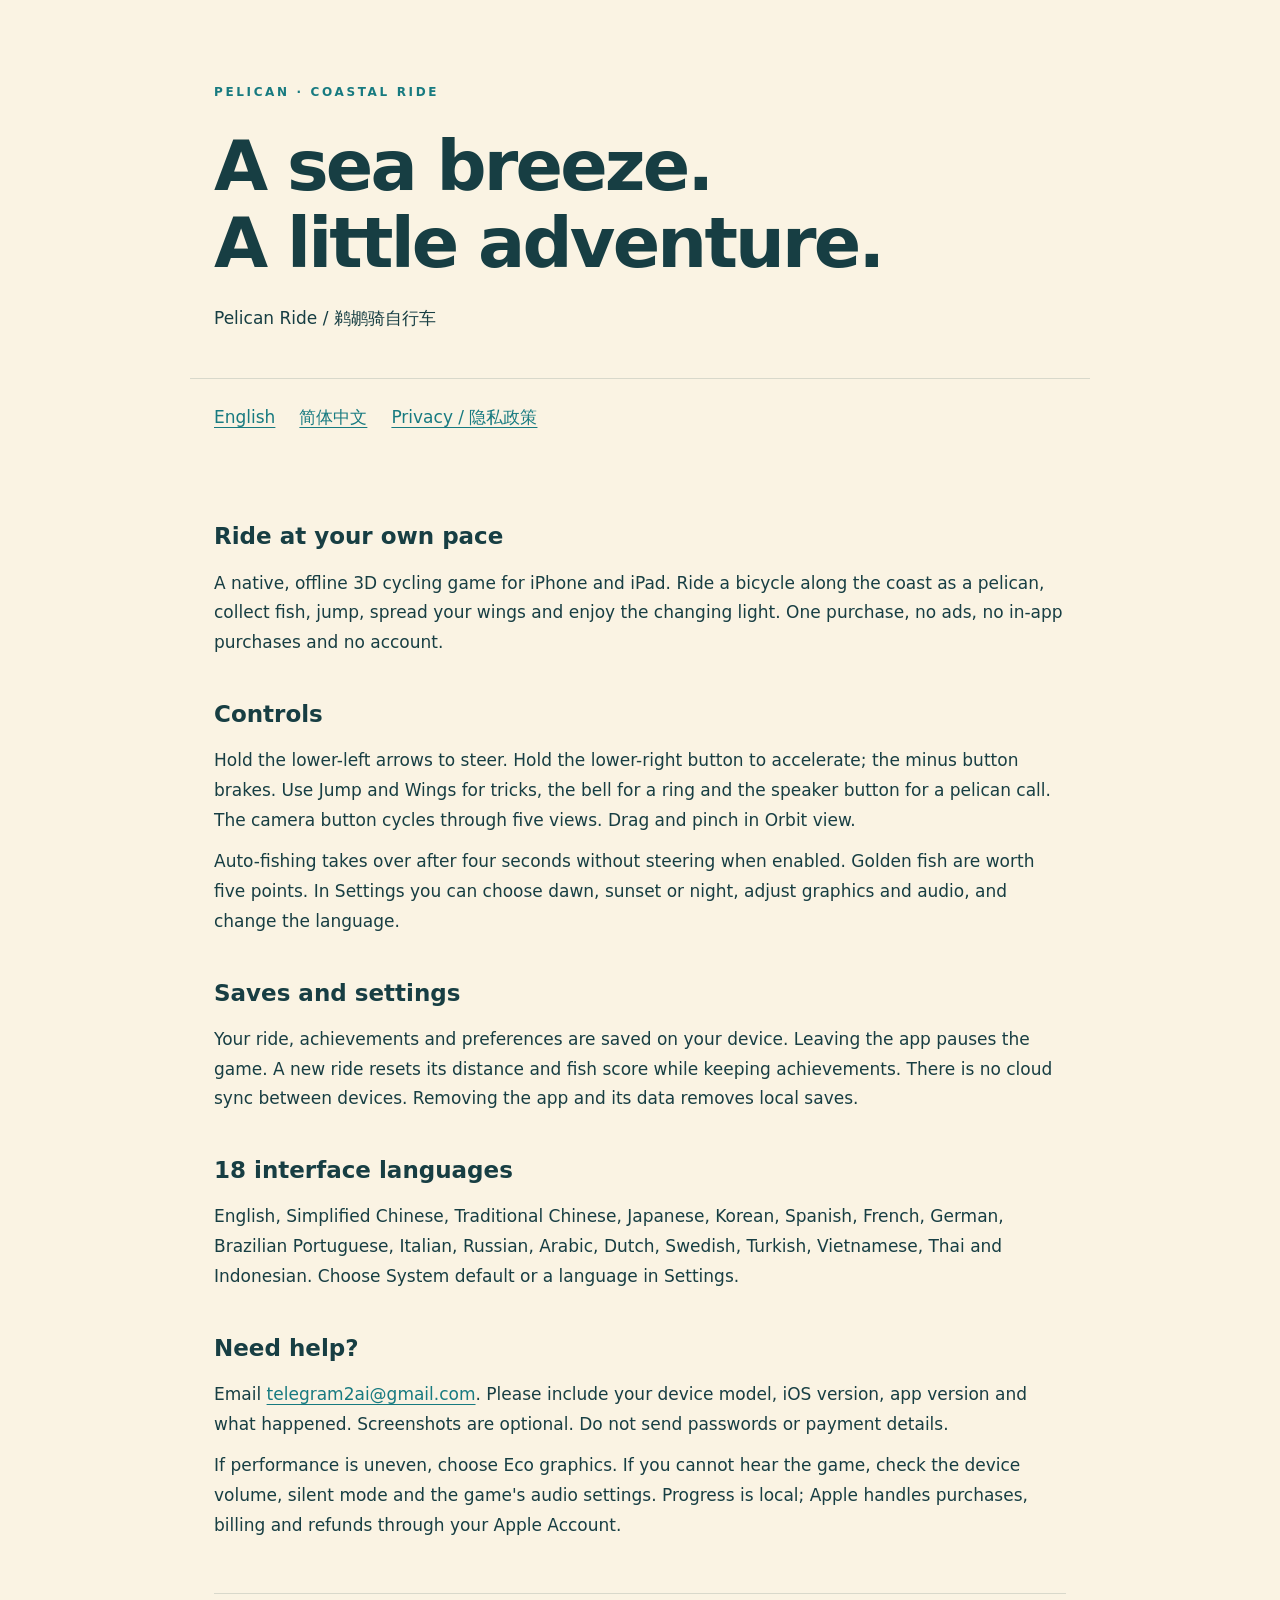
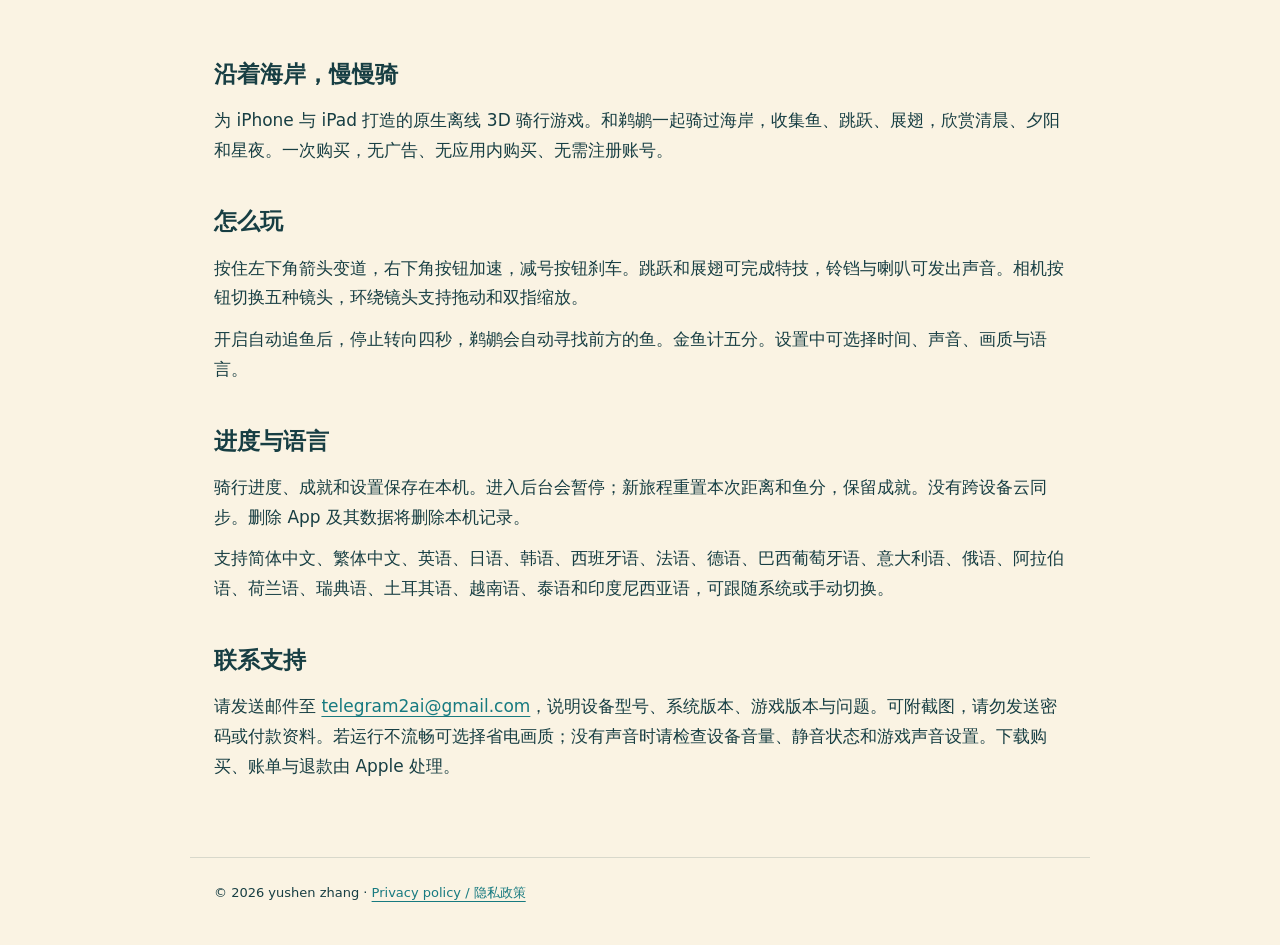
==== index.html @ 2ebab1a6 "Publish Pelican Ride support and privacy information" ====
<!doctype html>
<html lang="en"><head><meta charset="utf-8"><meta name="viewport" content="width=device-width,initial-scale=1"><title>Pelican Ride · Support / 鹈鹕骑自行车</title><link rel="stylesheet" href="style.css"></head><body>
<header><span class="eyebrow">PELICAN · COASTAL RIDE</span><h1>A sea breeze.<br>A little adventure.</h1><p>Pelican Ride / 鹈鹕骑自行车</p></header>
<nav><a href="#en">English</a><a href="#zh">简体中文</a><a href="privacy.html">Privacy / 隐私政策</a></nav>
<main><section id="en"><h2>Ride at your own pace</h2><p>A native, offline 3D cycling game for iPhone and iPad. Ride a bicycle along the coast as a pelican, collect fish, jump, spread your wings and enjoy the changing light. One purchase, no ads, no in-app purchases and no account.</p>
<h2>Controls</h2><p>Hold the lower-left arrows to steer. Hold the lower-right button to accelerate; the minus button brakes. Use Jump and Wings for tricks, the bell for a ring and the speaker button for a pelican call. The camera button cycles through five views. Drag and pinch in Orbit view.</p><p>Auto-fishing takes over after four seconds without steering when enabled. Golden fish are worth five points. In Settings you can choose dawn, sunset or night, adjust graphics and audio, and change the language.</p>
<h2>Saves and settings</h2><p>Your ride, achievements and preferences are saved on your device. Leaving the app pauses the game. A new ride resets its distance and fish score while keeping achievements. There is no cloud sync between devices. Removing the app and its data removes local saves.</p>
<h2>18 interface languages</h2><p>English, Simplified Chinese, Traditional Chinese, Japanese, Korean, Spanish, French, German, Brazilian Portuguese, Italian, Russian, Arabic, Dutch, Swedish, Turkish, Vietnamese, Thai and Indonesian. Choose System default or a language in Settings.</p>
<h2>Need help?</h2><p>Email <a href="mailto:telegram2ai@gmail.com?subject=Pelican%20Ride%20Support">telegram2ai@gmail.com</a>. Please include your device model, iOS version, app version and what happened. Screenshots are optional. Do not send passwords or payment details.</p><p>If performance is uneven, choose Eco graphics. If you cannot hear the game, check the device volume, silent mode and the game's audio settings. Progress is local; Apple handles purchases, billing and refunds through your Apple Account.</p></section>
<section id="zh" lang="zh-Hans"><h2>沿着海岸，慢慢骑</h2><p>为 iPhone 与 iPad 打造的原生离线 3D 骑行游戏。和鹈鹕一起骑过海岸，收集鱼、跳跃、展翅，欣赏清晨、夕阳和星夜。一次购买，无广告、无应用内购买、无需注册账号。</p><h2>怎么玩</h2><p>按住左下角箭头变道，右下角按钮加速，减号按钮刹车。跳跃和展翅可完成特技，铃铛与喇叭可发出声音。相机按钮切换五种镜头，环绕镜头支持拖动和双指缩放。</p><p>开启自动追鱼后，停止转向四秒，鹈鹕会自动寻找前方的鱼。金鱼计五分。设置中可选择时间、声音、画质与语言。</p><h2>进度与语言</h2><p>骑行进度、成就和设置保存在本机。进入后台会暂停；新旅程重置本次距离和鱼分，保留成就。没有跨设备云同步。删除 App 及其数据将删除本机记录。</p><p>支持简体中文、繁体中文、英语、日语、韩语、西班牙语、法语、德语、巴西葡萄牙语、意大利语、俄语、阿拉伯语、荷兰语、瑞典语、土耳其语、越南语、泰语和印度尼西亚语，可跟随系统或手动切换。</p><h2>联系支持</h2><p>请发送邮件至 <a href="mailto:telegram2ai@gmail.com?subject=Pelican%20Ride%20Support">telegram2ai@gmail.com</a>，说明设备型号、系统版本、游戏版本与问题。可附截图，请勿发送密码或付款资料。若运行不流畅可选择省电画质；没有声音时请检查设备音量、静音状态和游戏声音设置。下载购买、账单与退款由 Apple 处理。</p></section></main>
<footer>© 2026 yushen zhang · <a href="privacy.html">Privacy policy / 隐私政策</a></footer></body></html>
---- style.css ----
:root{color-scheme:light;--ink:#173e43;--sand:#faf3e3;--sea:#177a80}*{box-sizing:border-box}body{margin:0;background:var(--sand);color:var(--ink);font:17px/1.75 system-ui,-apple-system,sans-serif}header,nav,main,footer{max-width:900px;margin:auto;padding:24px}header{padding-top:76px;padding-bottom:32px;border-bottom:1px solid #173e4326}.eyebrow{font-size:12px;letter-spacing:.22em;color:var(--sea);font-weight:750}h1{font-size:clamp(36px,7vw,70px);line-height:1.1;letter-spacing:-.04em;margin:22px 0}h2{font-size:23px;margin:36px 0 12px}p{margin:12px 0}nav{display:flex;gap:24px;flex-wrap:wrap}a{color:var(--sea);text-underline-offset:4px}section{padding-bottom:40px}section+section{border-top:1px solid #173e4326;padding-top:24px}footer{font-size:13px;border-top:1px solid #173e4326;padding-bottom:40px}@media(prefers-color-scheme:dark){:root{--sand:#102b31;--ink:#f4ead4;--sea:#8edbd0}header,section+section,footer{border-color:#ffffff25}}
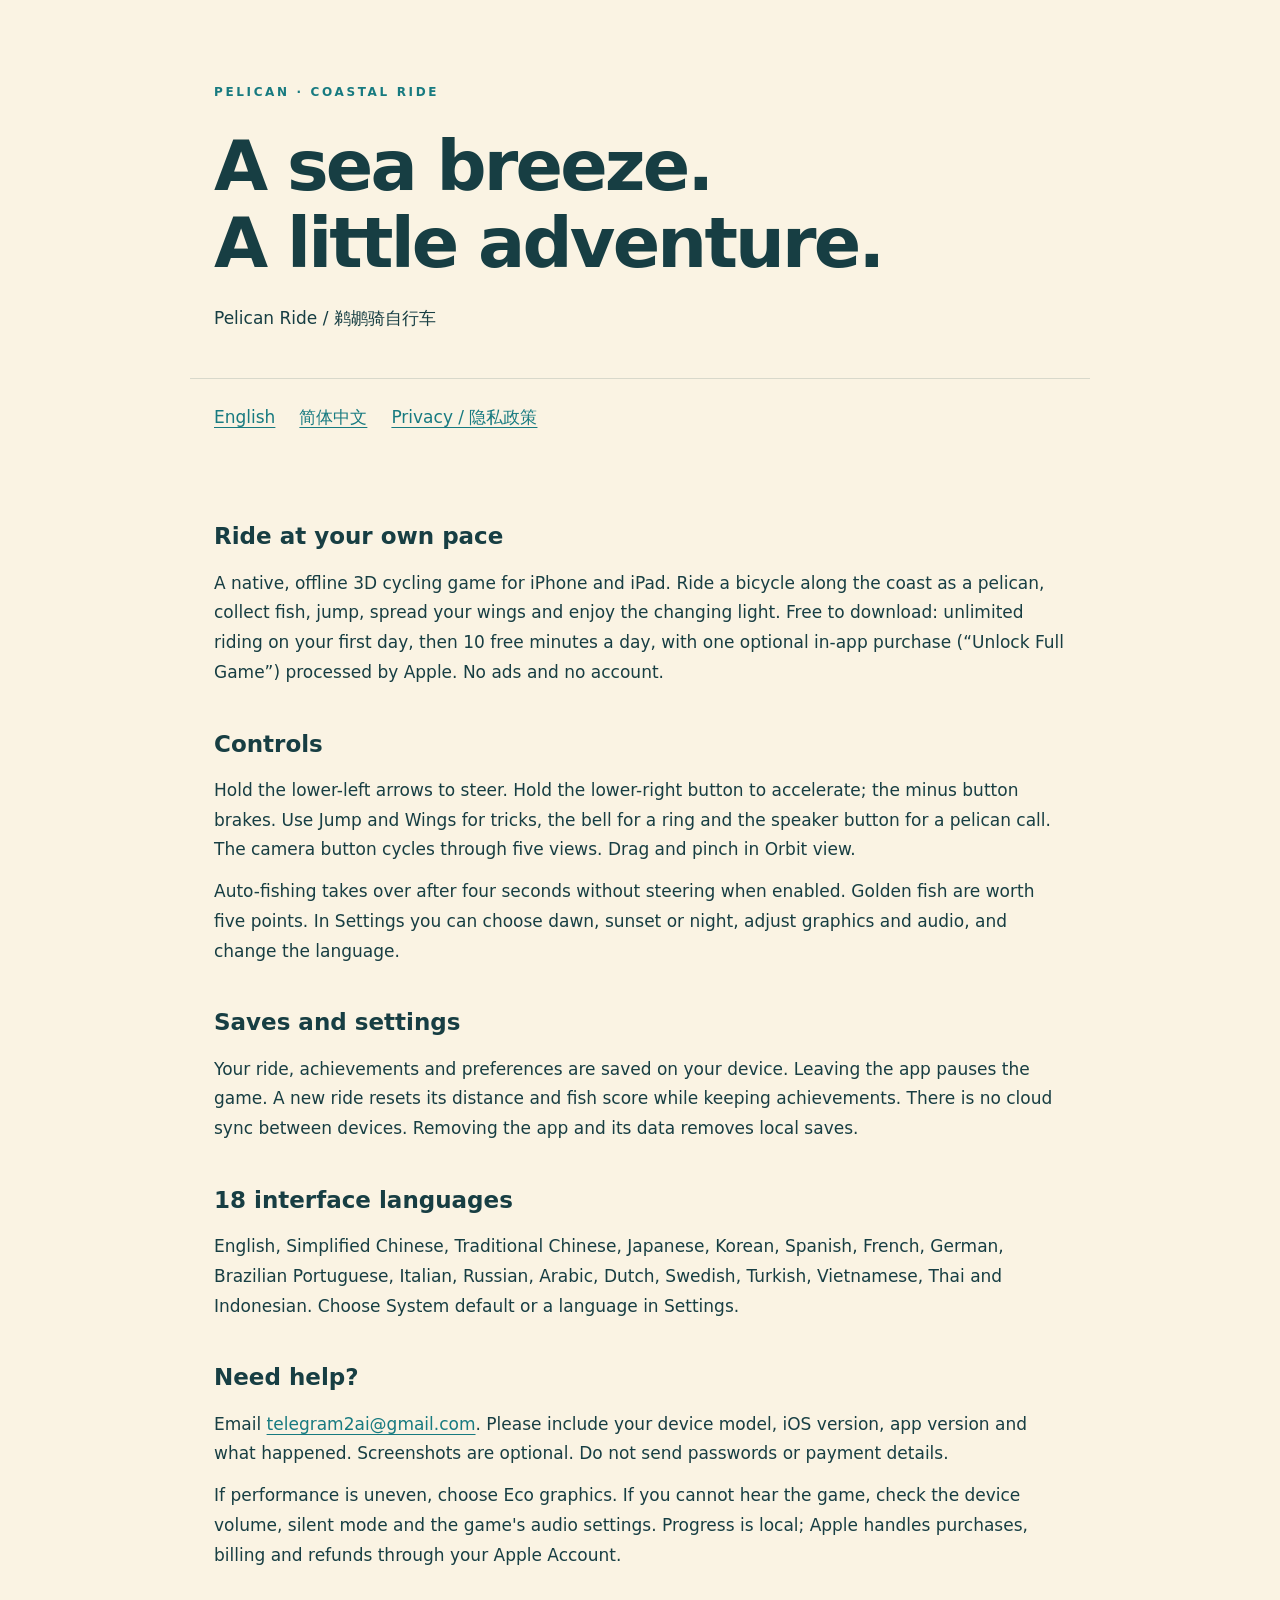
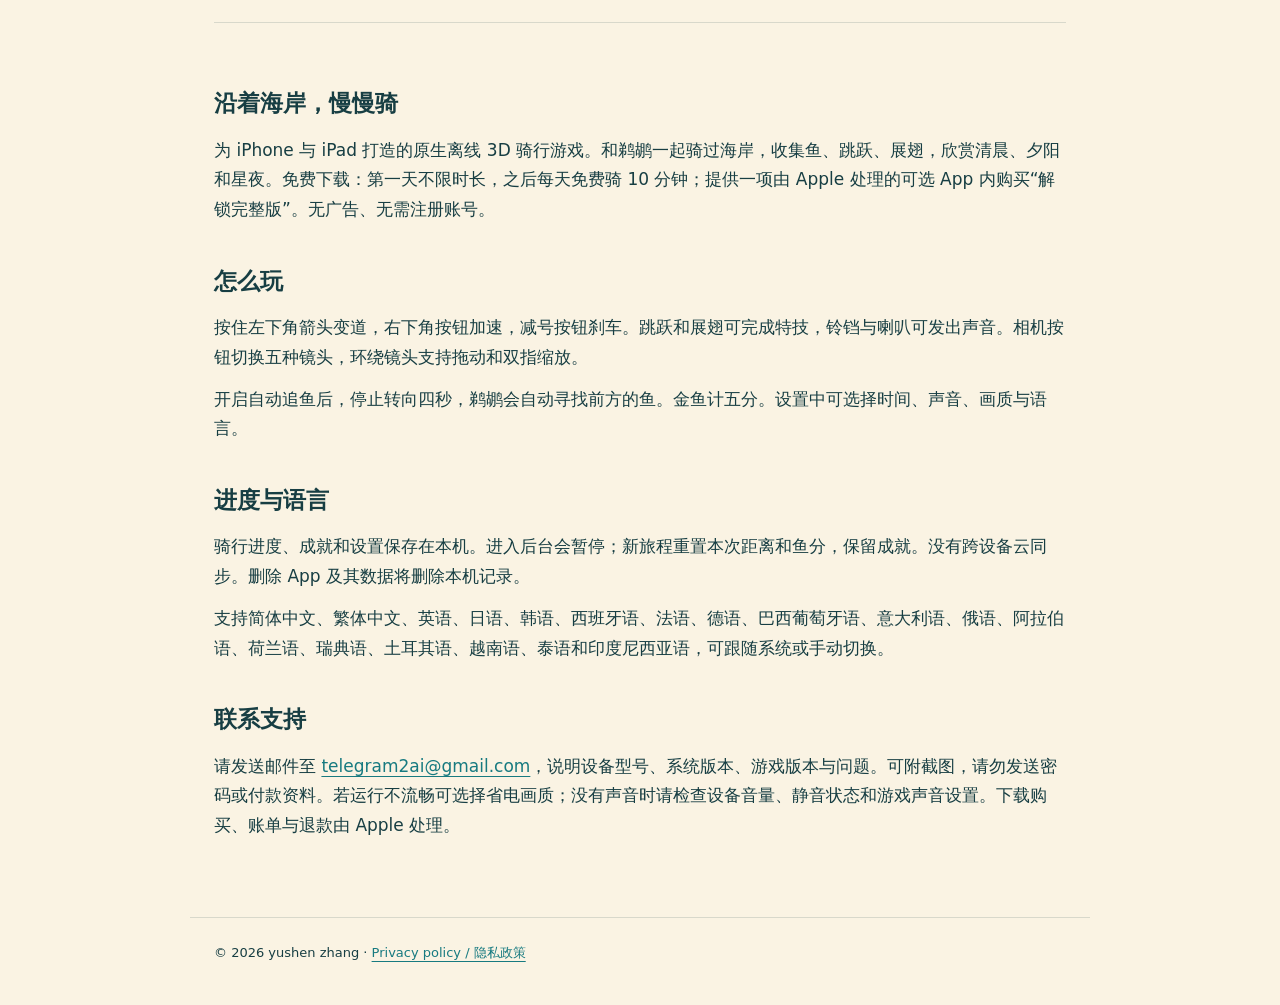
==== commit daaebd03: "说明改为免费下载 + 一次性 App 内购买解锁（2026-10-13 提交审核的新版本） Co-Authored-By: Claude Opus 5.5 <noreply@anthropic.com" ====
--- a/index.html
+++ b/index.html
@@ -2,10 +2,10 @@
 <html lang="en"><head><meta charset="utf-8"><meta name="viewport" content="width=device-width,initial-scale=1"><title>Pelican Ride · Support / 鹈鹕骑自行车</title><link rel="stylesheet" href="style.css"></head><body>
 <header><span class="eyebrow">PELICAN · COASTAL RIDE</span><h1>A sea breeze.<br>A little adventure.</h1><p>Pelican Ride / 鹈鹕骑自行车</p></header>
 <nav><a href="#en">English</a><a href="#zh">简体中文</a><a href="privacy.html">Privacy / 隐私政策</a></nav>
-<main><section id="en"><h2>Ride at your own pace</h2><p>A native, offline 3D cycling game for iPhone and iPad. Ride a bicycle along the coast as a pelican, collect fish, jump, spread your wings and enjoy the changing light. One purchase, no ads, no in-app purchases and no account.</p>
+<main><section id="en"><h2>Ride at your own pace</h2><p>A native, offline 3D cycling game for iPhone and iPad. Ride a bicycle along the coast as a pelican, collect fish, jump, spread your wings and enjoy the changing light. Free to download: unlimited riding on your first day, then 10 free minutes a day, with one optional in-app purchase (“Unlock Full Game”) processed by Apple. No ads and no account.</p>
 <h2>Controls</h2><p>Hold the lower-left arrows to steer. Hold the lower-right button to accelerate; the minus button brakes. Use Jump and Wings for tricks, the bell for a ring and the speaker button for a pelican call. The camera button cycles through five views. Drag and pinch in Orbit view.</p><p>Auto-fishing takes over after four seconds without steering when enabled. Golden fish are worth five points. In Settings you can choose dawn, sunset or night, adjust graphics and audio, and change the language.</p>
 <h2>Saves and settings</h2><p>Your ride, achievements and preferences are saved on your device. Leaving the app pauses the game. A new ride resets its distance and fish score while keeping achievements. There is no cloud sync between devices. Removing the app and its data removes local saves.</p>
 <h2>18 interface languages</h2><p>English, Simplified Chinese, Traditional Chinese, Japanese, Korean, Spanish, French, German, Brazilian Portuguese, Italian, Russian, Arabic, Dutch, Swedish, Turkish, Vietnamese, Thai and Indonesian. Choose System default or a language in Settings.</p>
 <h2>Need help?</h2><p>Email <a href="mailto:telegram2ai@gmail.com?subject=Pelican%20Ride%20Support">telegram2ai@gmail.com</a>. Please include your device model, iOS version, app version and what happened. Screenshots are optional. Do not send passwords or payment details.</p><p>If performance is uneven, choose Eco graphics. If you cannot hear the game, check the device volume, silent mode and the game's audio settings. Progress is local; Apple handles purchases, billing and refunds through your Apple Account.</p></section>
-<section id="zh" lang="zh-Hans"><h2>沿着海岸，慢慢骑</h2><p>为 iPhone 与 iPad 打造的原生离线 3D 骑行游戏。和鹈鹕一起骑过海岸，收集鱼、跳跃、展翅，欣赏清晨、夕阳和星夜。一次购买，无广告、无应用内购买、无需注册账号。</p><h2>怎么玩</h2><p>按住左下角箭头变道，右下角按钮加速，减号按钮刹车。跳跃和展翅可完成特技，铃铛与喇叭可发出声音。相机按钮切换五种镜头，环绕镜头支持拖动和双指缩放。</p><p>开启自动追鱼后，停止转向四秒，鹈鹕会自动寻找前方的鱼。金鱼计五分。设置中可选择时间、声音、画质与语言。</p><h2>进度与语言</h2><p>骑行进度、成就和设置保存在本机。进入后台会暂停；新旅程重置本次距离和鱼分，保留成就。没有跨设备云同步。删除 App 及其数据将删除本机记录。</p><p>支持简体中文、繁体中文、英语、日语、韩语、西班牙语、法语、德语、巴西葡萄牙语、意大利语、俄语、阿拉伯语、荷兰语、瑞典语、土耳其语、越南语、泰语和印度尼西亚语，可跟随系统或手动切换。</p><h2>联系支持</h2><p>请发送邮件至 <a href="mailto:telegram2ai@gmail.com?subject=Pelican%20Ride%20Support">telegram2ai@gmail.com</a>，说明设备型号、系统版本、游戏版本与问题。可附截图，请勿发送密码或付款资料。若运行不流畅可选择省电画质；没有声音时请检查设备音量、静音状态和游戏声音设置。下载购买、账单与退款由 Apple 处理。</p></section></main>
+<section id="zh" lang="zh-Hans"><h2>沿着海岸，慢慢骑</h2><p>为 iPhone 与 iPad 打造的原生离线 3D 骑行游戏。和鹈鹕一起骑过海岸，收集鱼、跳跃、展翅，欣赏清晨、夕阳和星夜。免费下载：第一天不限时长，之后每天免费骑 10 分钟；提供一项由 Apple 处理的可选 App 内购买“解锁完整版”。无广告、无需注册账号。</p><h2>怎么玩</h2><p>按住左下角箭头变道，右下角按钮加速，减号按钮刹车。跳跃和展翅可完成特技，铃铛与喇叭可发出声音。相机按钮切换五种镜头，环绕镜头支持拖动和双指缩放。</p><p>开启自动追鱼后，停止转向四秒，鹈鹕会自动寻找前方的鱼。金鱼计五分。设置中可选择时间、声音、画质与语言。</p><h2>进度与语言</h2><p>骑行进度、成就和设置保存在本机。进入后台会暂停；新旅程重置本次距离和鱼分，保留成就。没有跨设备云同步。删除 App 及其数据将删除本机记录。</p><p>支持简体中文、繁体中文、英语、日语、韩语、西班牙语、法语、德语、巴西葡萄牙语、意大利语、俄语、阿拉伯语、荷兰语、瑞典语、土耳其语、越南语、泰语和印度尼西亚语，可跟随系统或手动切换。</p><h2>联系支持</h2><p>请发送邮件至 <a href="mailto:telegram2ai@gmail.com?subject=Pelican%20Ride%20Support">telegram2ai@gmail.com</a>，说明设备型号、系统版本、游戏版本与问题。可附截图，请勿发送密码或付款资料。若运行不流畅可选择省电画质；没有声音时请检查设备音量、静音状态和游戏声音设置。下载购买、账单与退款由 Apple 处理。</p></section></main>
 <footer>© 2026 yushen zhang · <a href="privacy.html">Privacy policy / 隐私政策</a></footer></body></html>
